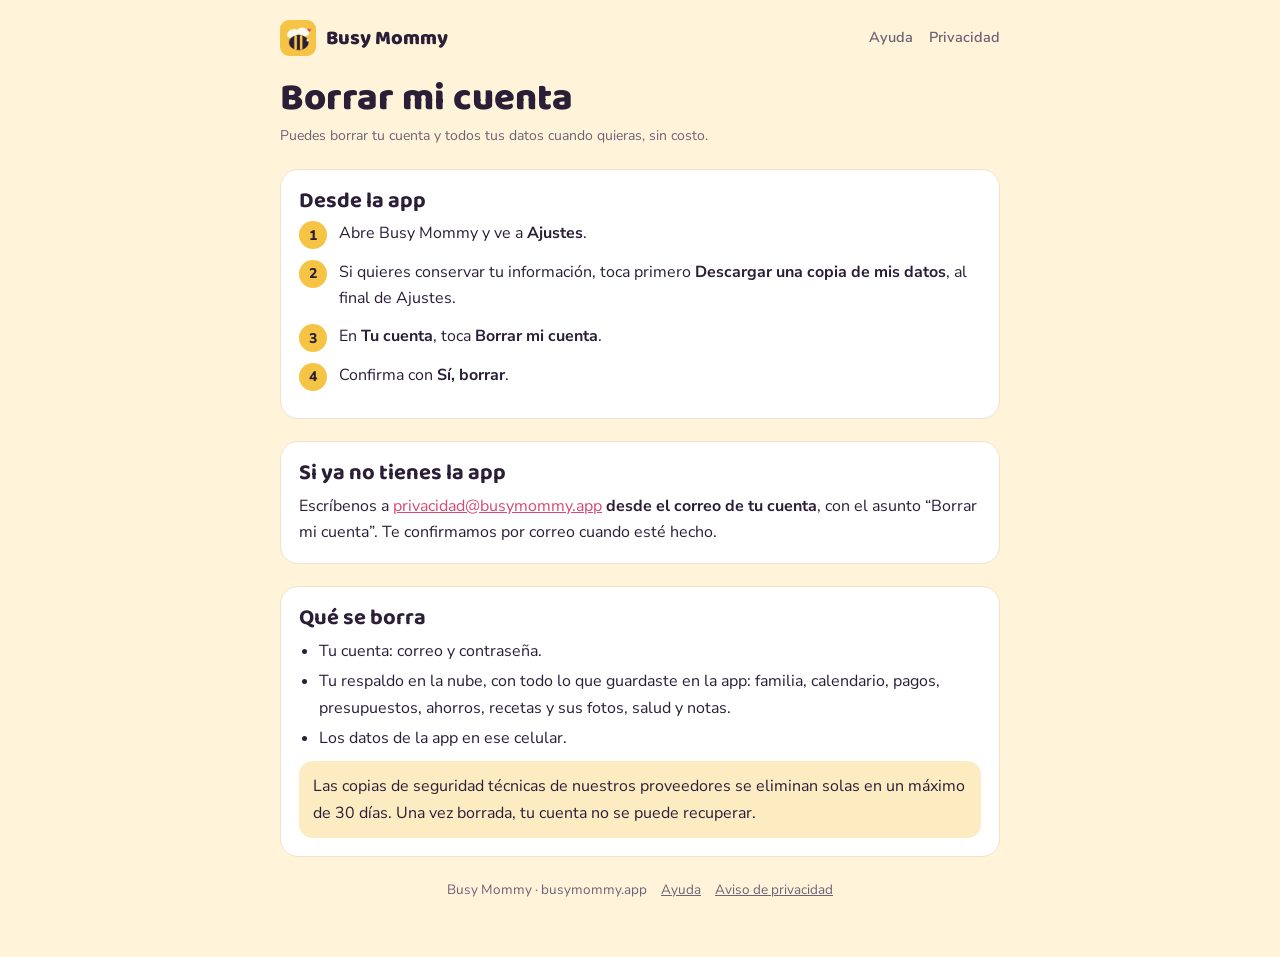
==== borrar-cuenta/index.html @ 32d72c9d "Sitio de Busy Mommy: inicio, aviso de privacidad, soporte y borrar cuenta Co-Authored-By: Claude Opu" ====
<!doctype html>
<html lang="es-MX">
<head>
<meta charset="utf-8">
<meta name="viewport" content="width=device-width,initial-scale=1">
<title>Borrar mi cuenta · Busy Mommy</title>
<meta name="description" content="Cómo borrar tu cuenta de Busy Mommy y todos tus datos.">
<link rel="icon" href="/icono-64.png">
<link rel="apple-touch-icon" href="/icono-180.png">
<link rel="preconnect" href="https://fonts.googleapis.com">
<link rel="stylesheet" href="https://fonts.googleapis.com/css2?family=Baloo+2:wght@600;700;800&family=Nunito+Sans:opsz,wght@6..12,400;6..12,600;6..12,700&display=swap">
<link rel="stylesheet" href="/estilos.css">
</head>
<body>
<div class="wrap">
  <header class="top">
    <a class="brand" href="/"><img src="/icono-180.png" alt="">Busy Mommy</a>
    <nav><a href="/soporte/">Ayuda</a><a href="/privacidad/">Privacidad</a></nav>
  </header>

  <div>
    <h1>Borrar mi cuenta</h1>
    <p class="sub">Puedes borrar tu cuenta y todos tus datos cuando quieras, sin costo.</p>
  </div>

  <section class="card">
    <h2>Desde la app</h2>
    <ol class="steps">
      <li>Abre Busy Mommy y ve a <b>Ajustes</b>.</li>
      <li>Si quieres conservar tu información, toca primero <b>Descargar una copia de mis datos</b>, al final de Ajustes.</li>
      <li>En <b>Tu cuenta</b>, toca <b>Borrar mi cuenta</b>.</li>
      <li>Confirma con <b>Sí, borrar</b>.</li>
    </ol>
  </section>

  <section class="card">
    <h2>Si ya no tienes la app</h2>
    <p>Escríbenos a <a href="mailto:privacidad@busymommy.app?subject=Borrar%20mi%20cuenta">privacidad@busymommy.app</a> <b>desde el correo de tu cuenta</b>, con el asunto “Borrar mi cuenta”. Te confirmamos por correo cuando esté hecho.</p>
  </section>

  <section class="card">
    <h2>Qué se borra</h2>
    <ul>
      <li>Tu cuenta: correo y contraseña.</li>
      <li>Tu respaldo en la nube, con todo lo que guardaste en la app: familia, calendario, pagos, presupuestos, ahorros, recetas y sus fotos, salud y notas.</li>
      <li>Los datos de la app en ese celular.</li>
    </ul>
    <div class="note"><p>Las copias de seguridad técnicas de nuestros proveedores se eliminan solas en un máximo de 30 días. Una vez borrada, tu cuenta no se puede recuperar.</p></div>
  </section>

  <footer class="foot">
    <span>Busy Mommy · busymommy.app</span>
    <a href="/soporte/">Ayuda</a>
    <a href="/privacidad/">Aviso de privacidad</a>
  </footer>
</div>
</body>
</html>
---- estilos.css ----
/* Estilos compartidos de busymommy.app: mismos colores y letras que la app */
:root{
  --ground:#FFF3DA; --paper:#FFFFFF; --ink:#2B1F38; --muted:#6E6376; --line:#EFE3CB;
  --honey:#F6C445; --honey-soft:#FDEBC2; --plum:#D94873; --plum-soft:#FBE3EA; --ph:#FFE58A; --ph-ink:#5A4300;
  --display:"Baloo 2","Trebuchet MS",system-ui,sans-serif;
  --body:"Nunito Sans",system-ui,-apple-system,"Segoe UI",sans-serif;
}
@media (prefers-color-scheme:dark){:root:not([data-theme="light"]){
  --ground:#120E16; --paper:#1E1825; --ink:#F6EFE2; --muted:#B3A8BA; --line:#3A3146;
  --honey:#F6C445; --honey-soft:#3B3019; --plum:#F0739A; --plum-soft:#4A2233; --ph:#5A4A12; --ph-ink:#FFE9A8; color-scheme:dark}}
:root[data-theme="dark"]{
  --ground:#120E16; --paper:#1E1825; --ink:#F6EFE2; --muted:#B3A8BA; --line:#3A3146;
  --honey:#F6C445; --honey-soft:#3B3019; --plum:#F0739A; --plum-soft:#4A2233; --ph:#5A4A12; --ph-ink:#FFE9A8; color-scheme:dark}
*{box-sizing:border-box}
html{-webkit-text-size-adjust:100%}
body{margin:0;background:var(--ground);color:var(--ink);font-family:var(--body);font-size:16px;line-height:1.65;padding-inline:16px;padding-block:20px 56px}
.wrap{max-width:720px;margin:0 auto;display:flex;flex-direction:column;gap:22px}

/* Barra de arriba: marca + ligas a las otras páginas */
.top{display:flex;align-items:center;justify-content:space-between;gap:12px;flex-wrap:wrap}
.brand{display:flex;align-items:center;gap:10px;text-decoration:none;color:var(--ink);font-family:var(--display);font-weight:800;font-size:20px}
.brand img{width:36px;height:36px;border-radius:9px}
.top nav{display:flex;gap:16px;font-size:14.5px;font-weight:600}
.top nav a{color:var(--muted);text-decoration:none}
.top nav a:hover,.top nav a:focus-visible,.top nav a[aria-current]{color:var(--plum)}

h1{font-family:var(--display);font-weight:800;font-size:clamp(28px,6vw,38px);line-height:1.1;margin:0;text-wrap:balance}
h2{font-family:var(--display);font-weight:700;font-size:22px;line-height:1.2;margin:0 0 6px;text-wrap:balance}
h3{font-size:15px;margin:14px 0 4px;font-weight:700}
p{margin:0 0 10px}
ul,ol{margin:0 0 10px;padding-left:20px}
li{margin-bottom:4px}
a{color:var(--plum)}
.sub{color:var(--muted);margin:4px 0 0;font-size:14px}
.lead{font-size:17px}
.card{background:var(--paper);border:1px solid var(--line);border-radius:18px;padding:18px}
.card > :last-child{margin-bottom:0}
.note{background:var(--honey-soft);border-radius:14px;padding:12px 14px}
.note > :last-child{margin-bottom:0}
.draft{background:var(--plum-soft);border:1.5px dashed var(--plum);border-radius:16px;padding:14px 16px;font-size:14px;line-height:1.5}
.draft b{color:var(--plum)}
mark.ph{background:var(--ph);color:var(--ph-ink);border-radius:5px;padding:0 4px;font-weight:600}
.btn{display:inline-block;background:var(--plum);color:#fff;font-weight:700;text-decoration:none;border-radius:999px;padding:11px 20px}
.btn:hover,.btn:focus-visible{filter:brightness(1.08)}
.steps{counter-reset:s;list-style:none;padding:0}
.steps li{counter-increment:s;position:relative;padding-left:40px;margin-bottom:12px}
.steps li::before{content:counter(s);position:absolute;left:0;top:1px;width:28px;height:28px;border-radius:50%;background:var(--honey);color:#2B1F38;font-weight:800;display:grid;place-items:center;font-size:14px}
details{border-bottom:1px solid var(--line);padding:10px 0}
details:last-of-type{border-bottom:0}
summary{cursor:pointer;font-weight:700}
details p{margin:8px 0 0}
.foot{color:var(--muted);font-size:13.5px;text-align:center;display:flex;gap:14px;justify-content:center;flex-wrap:wrap}
.foot a{color:var(--muted)}
@media (prefers-reduced-motion:no-preference){html{scroll-behavior:smooth}}
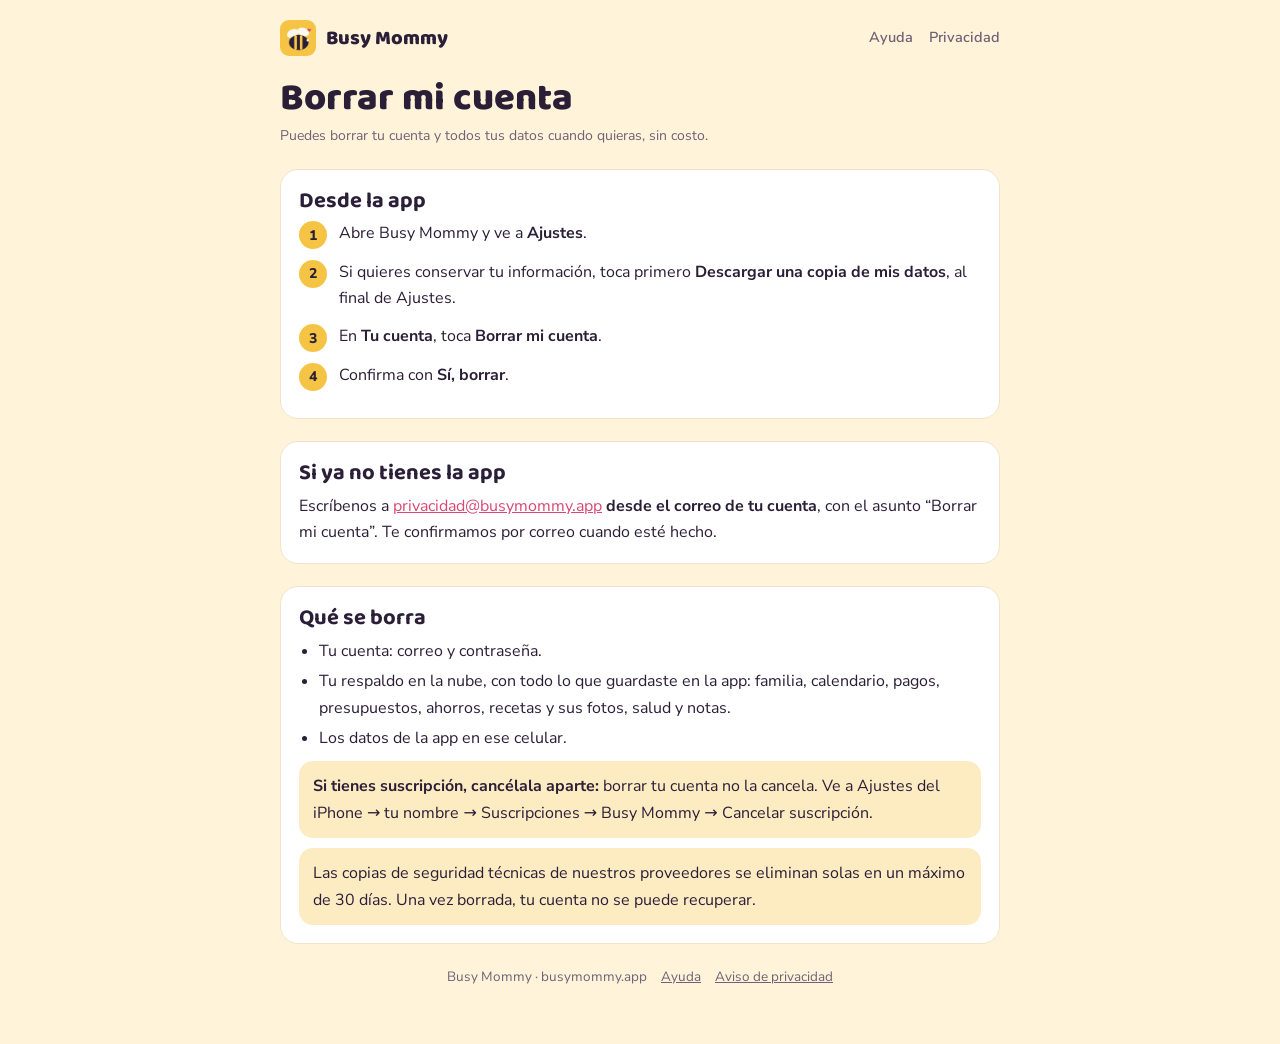
==== commit ab315559: "Aviso de privacidad: suscripción, RevenueCat y Apple como cobrador; borrar la cuenta no cancela la s" ====
--- a/borrar-cuenta/index.html
+++ b/borrar-cuenta/index.html
@@ -45,7 +45,8 @@
       <li>Tu respaldo en la nube, con todo lo que guardaste en la app: familia, calendario, pagos, presupuestos, ahorros, recetas y sus fotos, salud y notas.</li>
       <li>Los datos de la app en ese celular.</li>
     </ul>
-    <div class="note"><p>Las copias de seguridad técnicas de nuestros proveedores se eliminan solas en un máximo de 30 días. Una vez borrada, tu cuenta no se puede recuperar.</p></div>
+    <div class="note"><p><b>Si tienes suscripción, cancélala aparte:</b> borrar tu cuenta no la cancela. Ve a Ajustes del iPhone → tu nombre → Suscripciones → Busy Mommy → Cancelar suscripción.</p></div>
+    <div class="note" style="margin-top:10px"><p>Las copias de seguridad técnicas de nuestros proveedores se eliminan solas en un máximo de 30 días. Una vez borrada, tu cuenta no se puede recuperar.</p></div>
   </section>
 
   <footer class="foot">
